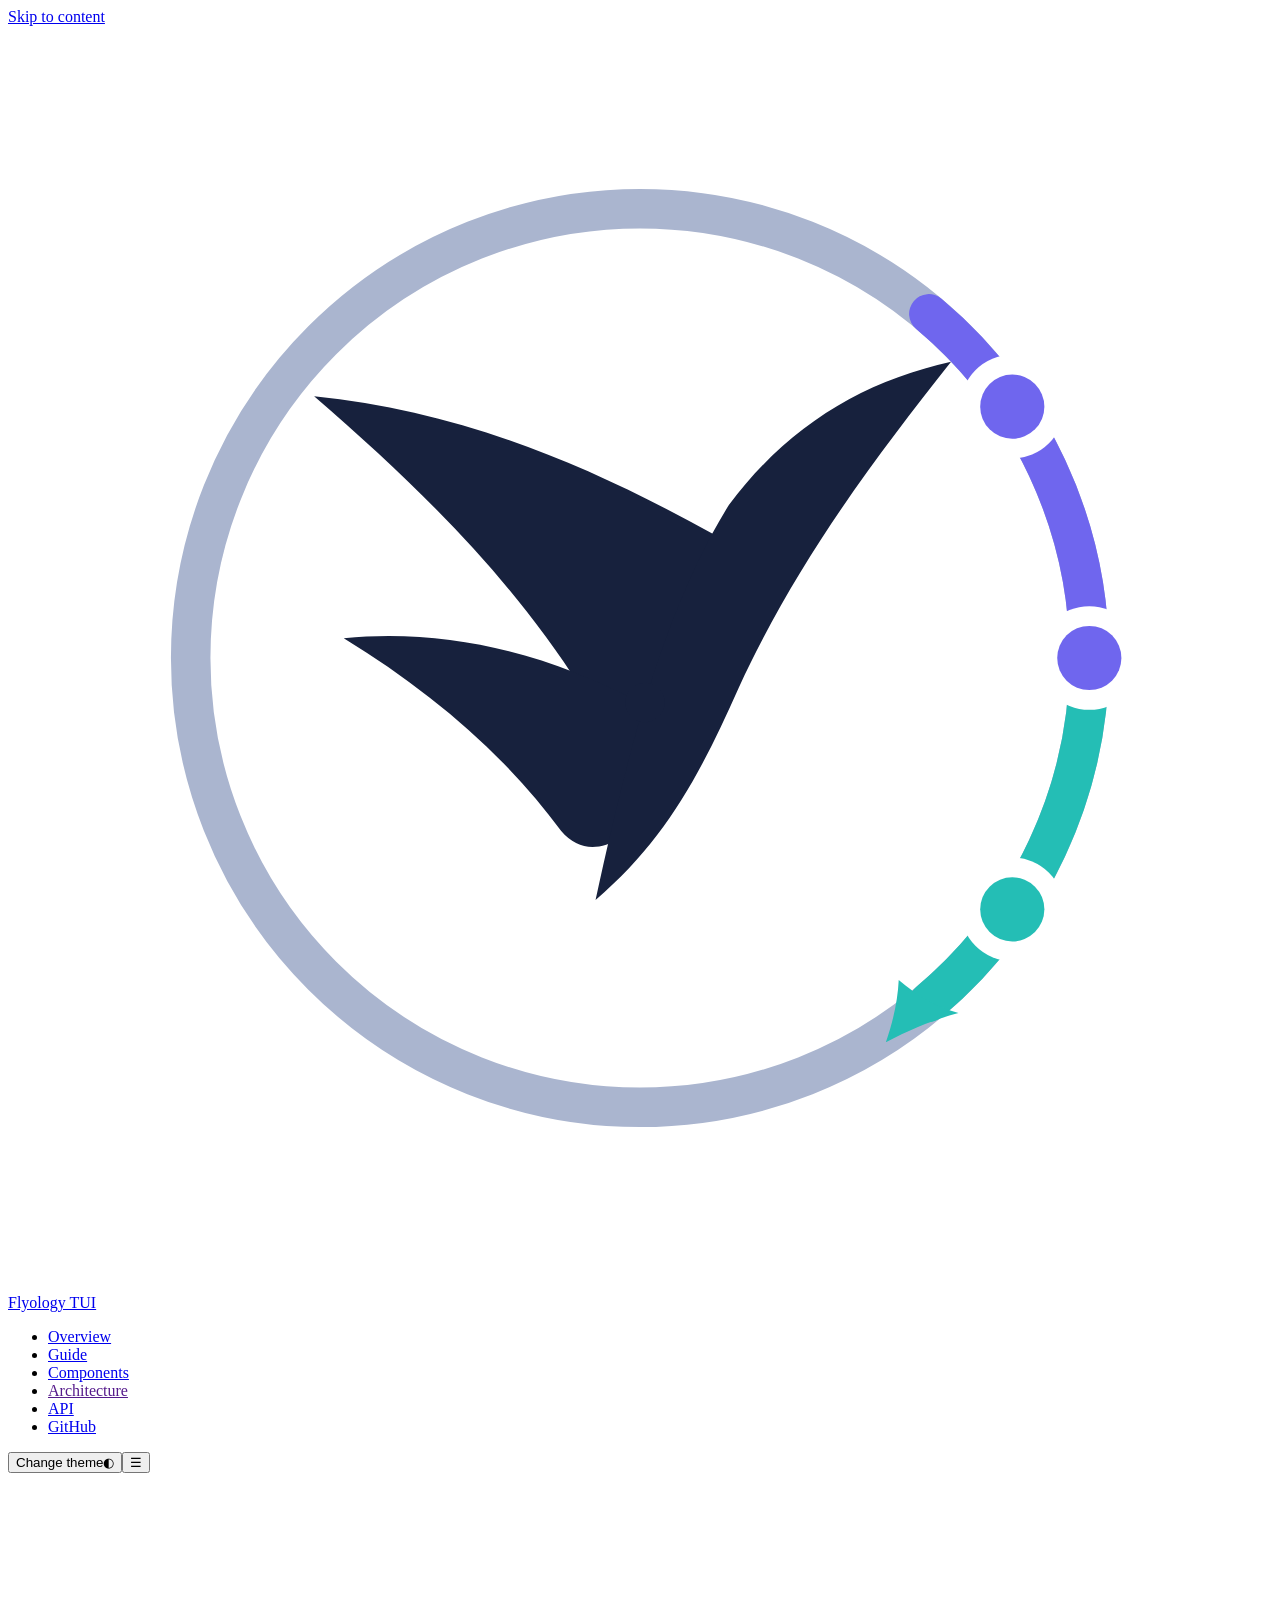
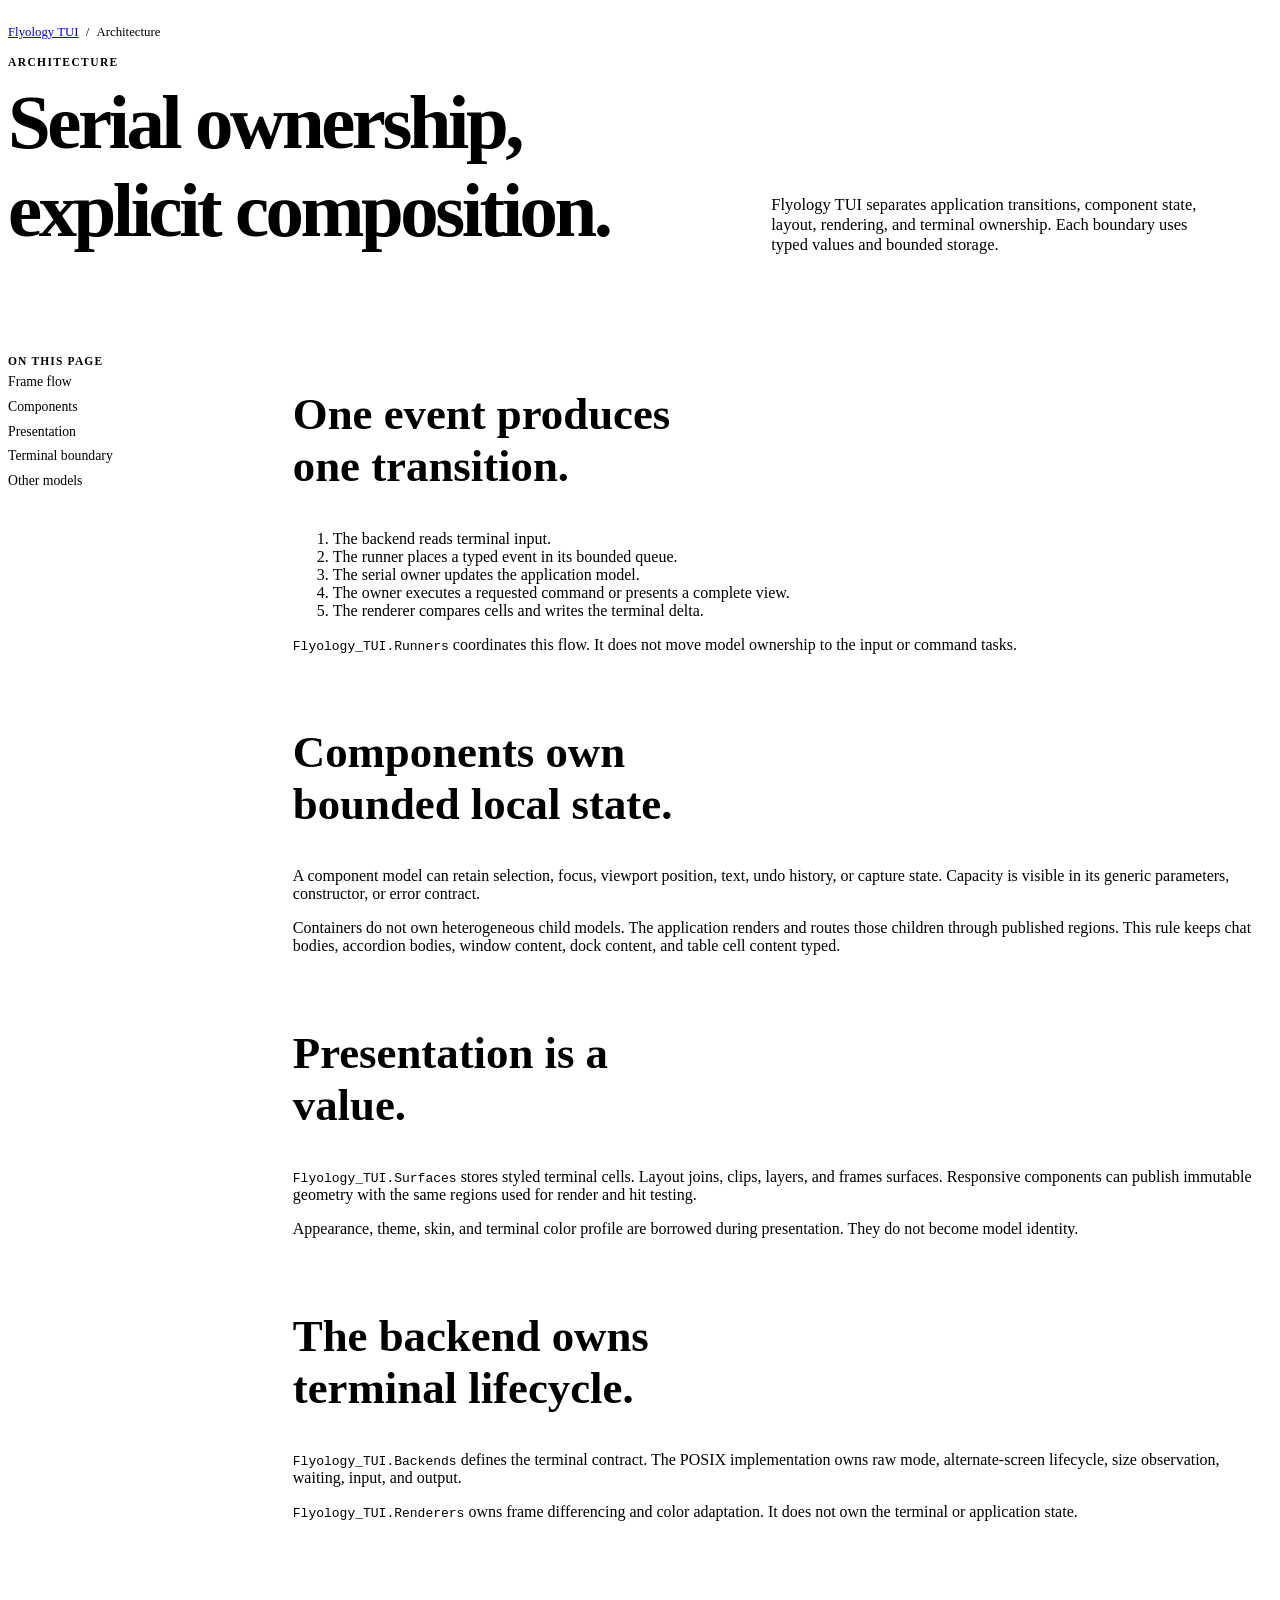
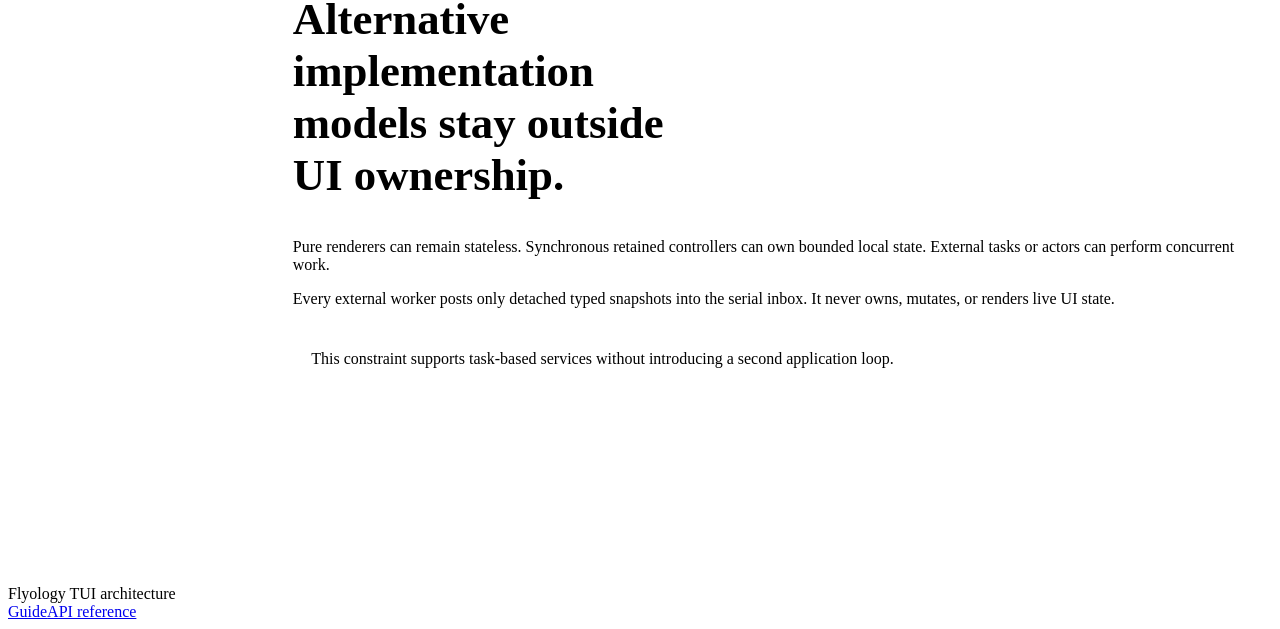
==== website/architecture/index.html @ 8537a75c "Problem: Flyology TUI lacks a public documentation website Users cannot follow a focused guide, brow" ====
<!doctype html><html lang="en"><head><meta charset="utf-8"><meta name="viewport" content="width=device-width, initial-scale=1"><meta name="description" content="Flyology TUI architecture, ownership, rendering, and component boundaries."><title>Architecture · Flyology TUI</title><link rel="canonical" href="https://tui.flyology.org/architecture/"><link rel="stylesheet" href="../assets/styles/site.css"><link rel="stylesheet" href="../assets/styles/tui.css"><script src="../assets/scripts/site.js"></script><script src="../assets/scripts/tui-site.js" defer></script></head><body>
<a class="skip-link" href="#main">Skip to content</a><header class="site-header"><nav class="site-nav"><a class="brand" href="../"><img src="../assets/brand/flyology-mark-transparent.svg" alt=""><span>Flyology TUI</span></a><ul class="nav-links" data-nav-links><li><a href="../">Overview</a></li><li><a href="../guide/">Guide</a></li><li><a href="../components/">Components</a></li><li><a href="" aria-current="page">Architecture</a></li><li><a href="../api/">API</a></li><li><a href="https://github.com/flyology-ada/flyology-tui">GitHub</a></li></ul><div class="nav-tools"><button class="icon-button" data-theme-toggle><span class="visually-hidden" data-theme-label>Change theme</span>◐</button><button class="menu-button" data-menu-toggle aria-expanded="false">☰</button></div></nav></header>
<main id="main" class="tui-section"><header class="doc-hero"><div><ol class="breadcrumb"><li><a href="../">Flyology TUI</a></li><li>Architecture</li></ol><span class="eyebrow">Architecture</span><h1>Serial ownership, explicit composition.</h1></div><p class="doc-hero-copy">Flyology TUI separates application transitions, component state, layout, rendering, and terminal ownership. Each boundary uses typed values and bounded storage.</p></header><div class="docs-layout"><nav class="toc"><span class="toc-title">On this page</span><ol><li><a href="#flow">Frame flow</a></li><li><a href="#components">Components</a></li><li><a href="#presentation">Presentation</a></li><li><a href="#terminal">Terminal boundary</a></li><li><a href="#models">Other models</a></li></ol></nav><article class="prose">
<section id="flow"><h2>One event produces one transition.</h2><ol><li>The backend reads terminal input.</li><li>The runner places a typed event in its bounded queue.</li><li>The serial owner updates the application model.</li><li>The owner executes a requested command or presents a complete view.</li><li>The renderer compares cells and writes the terminal delta.</li></ol><p><a data-api="Flyology_TUI.Runners"><code>Flyology_TUI.Runners</code></a> coordinates this flow. It does not move model ownership to the input or command tasks.</p></section>
<section id="components"><h2>Components own bounded local state.</h2><p>A component model can retain selection, focus, viewport position, text, undo history, or capture state. Capacity is visible in its generic parameters, constructor, or error contract.</p><p>Containers do not own heterogeneous child models. The application renders and routes those children through published regions. This rule keeps chat bodies, accordion bodies, window content, dock content, and table cell content typed.</p></section>
<section id="presentation"><h2>Presentation is a value.</h2><p><a data-api="Flyology_TUI.Surfaces"><code>Flyology_TUI.Surfaces</code></a> stores styled terminal cells. Layout joins, clips, layers, and frames surfaces. Responsive components can publish immutable geometry with the same regions used for render and hit testing.</p><p>Appearance, theme, skin, and terminal color profile are borrowed during presentation. They do not become model identity.</p></section>
<section id="terminal"><h2>The backend owns terminal lifecycle.</h2><p><a data-api="Flyology_TUI.Backends"><code>Flyology_TUI.Backends</code></a> defines the terminal contract. The POSIX implementation owns raw mode, alternate-screen lifecycle, size observation, waiting, input, and output.</p><p><a data-api="Flyology_TUI.Renderers"><code>Flyology_TUI.Renderers</code></a> owns frame differencing and color adaptation. It does not own the terminal or application state.</p></section>
<section id="models"><h2>Alternative implementation models stay outside UI ownership.</h2><p>Pure renderers can remain stateless. Synchronous retained controllers can own bounded local state. External tasks or actors can perform concurrent work.</p><p>Every external worker posts only detached typed snapshots into the serial inbox. It never owns, mutates, or renders live UI state.</p><div class="callout"><p>This constraint supports task-based services without introducing a second application loop.</p></div></section>
</article></div></main><footer class="site-footer"><div class="footer-inner"><span>Flyology TUI architecture</span><div class="footer-links"><a href="../guide/">Guide</a><a href="../api/">API reference</a></div></div></footer></body></html>
---- website/assets/styles/tui.css ----
:root {
  --tui-violet: oklch(58% 0.19 302);
  --tui-cyan: oklch(73% 0.13 202);
  --tui-green: oklch(68% 0.15 157);
  --tui-terminal: oklch(20% 0.038 288);
  --tui-cell: oklch(26% 0.048 288);
}

:root[data-theme="dark"] {
  --tui-violet: oklch(75% 0.14 302);
  --tui-cyan: oklch(81% 0.1 202);
  --tui-green: oklch(78% 0.12 157);
}

.tui-hero {
  display: grid;
  grid-template-columns: minmax(0, 0.86fr) minmax(30rem, 1.14fr);
  align-items: center;
  width: var(--page);
  min-height: 39rem;
  margin-inline: auto;
  padding-block: 5.5rem 4.5rem;
  gap: clamp(3rem, 7vw, 7rem);
}

.tui-hero h1,
.doc-hero h1,
.component-hero h1 {
  max-width: none;
  letter-spacing: -0.045em;
}

.tui-hero h1 {
  max-width: 11ch;
  margin-bottom: 1.4rem;
  font-size: clamp(3.7rem, 7.2vw, 6.6rem);
}

.hero-lede {
  max-width: 34rem;
  color: var(--ink-soft);
  font-size: 1.18rem;
}

.eyebrow {
  display: block;
  margin-bottom: 0.7rem;
  color: var(--violet-deep);
  font-size: 0.72rem;
  font-weight: 680;
  letter-spacing: 0.12em;
  text-transform: uppercase;
}

.actions {
  display: flex;
  flex-wrap: wrap;
  gap: 0.8rem;
  margin-top: 2rem;
}

.terminal-stage {
  position: relative;
  min-width: 0;
}

.terminal-stage::before {
  position: absolute;
  inset: 12% -6% -9% 10%;
  z-index: -1;
  border-radius: 48% 52% 44% 56%;
  background: color-mix(in oklch, var(--tui-violet) 18%, transparent);
  filter: blur(3rem);
  content: "";
}

.terminal-stage img {
  width: 100%;
  border: 1px solid var(--line);
  border-radius: 1rem;
  box-shadow: var(--shadow-low);
}

.hero-skin-note {
  display: flex;
  align-items: center;
  justify-content: space-between;
  margin-top: 0.8rem;
  color: var(--ink-soft);
  font-size: 0.8rem;
}

.hero-skin-note strong {
  color: var(--ink);
}

.status-band {
  border-block: 1px solid var(--line);
  background: var(--surface);
}

.status-band-inner {
  display: grid;
  grid-template-columns: repeat(3, 1fr);
  width: var(--page);
  margin-inline: auto;
}

.status-band-inner div {
  padding: 1.55rem 2rem;
}

.status-band-inner div + div {
  border-left: 1px solid var(--line);
}

.status-band strong {
  display: block;
  margin-bottom: 0.18rem;
  font-size: 0.96rem;
}

.status-band span {
  color: var(--ink-soft);
  font-size: 0.86rem;
}

.tui-section {
  width: var(--page);
  margin-inline: auto;
  padding-block: 5rem;
}

.section-intro {
  display: grid;
  grid-template-columns: 0.8fr 1.2fr;
  align-items: end;
  margin-bottom: 3rem;
  gap: 3rem;
}

.section-intro h2 {
  max-width: 13ch;
  margin: 0;
  font-size: clamp(2.4rem, 4.5vw, 4rem);
}

.section-intro p {
  max-width: 62ch;
  margin: 0;
  color: var(--ink-soft);
}

.architecture-steps {
  margin: 0;
  padding: 0;
  border-top: 1px solid var(--line);
  list-style: none;
}

.architecture-steps li {
  display: grid;
  grid-template-columns: 4rem 14rem 1fr;
  align-items: baseline;
  padding-block: 1.5rem;
  border-bottom: 1px solid var(--line);
  gap: 1.5rem;
}

.architecture-steps span {
  color: var(--violet-deep);
  font-family: var(--font-mono);
  font-size: 0.8rem;
}

.architecture-steps strong {
  font-size: 1.08rem;
}

.architecture-steps p {
  max-width: 68ch;
  margin: 0;
  color: var(--ink-soft);
}

.component-ribbon {
  overflow: hidden;
  background: var(--tui-terminal);
  color: oklch(94% 0.018 288);
}

.component-ribbon-inner {
  display: grid;
  grid-template-columns: 0.72fr 1.28fr;
  width: var(--page);
  margin-inline: auto;
  padding-block: 4.5rem;
  gap: 4rem;
}

.component-ribbon h2 {
  max-width: 10ch;
  font-size: clamp(2.5rem, 4vw, 4rem);
}

.component-ribbon p {
  max-width: 56ch;
  color: oklch(78% 0.035 288);
}

.component-stream {
  display: grid;
  grid-template-columns: repeat(2, minmax(0, 1fr));
  border-top: 1px solid oklch(44% 0.055 288);
}

.component-stream a {
  display: flex;
  align-items: center;
  justify-content: space-between;
  min-height: 3.6rem;
  padding-inline: 1rem;
  border-bottom: 1px solid oklch(44% 0.055 288);
  color: inherit;
  text-decoration: none;
}

.component-stream a:nth-child(odd) {
  border-right: 1px solid oklch(44% 0.055 288);
}

.component-stream a:hover {
  background: oklch(31% 0.065 288);
}

.doc-hero {
  display: grid;
  grid-template-columns: 1fr minmax(18rem, 0.7fr);
  align-items: end;
  padding-block: 4.5rem 3rem;
  border-bottom: 1px solid var(--line);
  gap: 3rem;
}

.doc-hero h1 {
  margin: 0;
  font-size: clamp(3rem, 6vw, 5.7rem);
}

.doc-hero-copy {
  max-width: 55ch;
  margin: 0;
  color: var(--ink-soft);
  font-size: 1.03rem;
}

.breadcrumb {
  display: flex;
  flex-wrap: wrap;
  margin: 0 0 1rem;
  padding: 0;
  gap: 0.45rem;
  color: var(--ink-soft);
  font-size: 0.8rem;
  list-style: none;
}

.breadcrumb li + li::before {
  margin-right: 0.45rem;
  color: var(--path);
  content: "/";
}

.docs-layout {
  display: grid;
  grid-template-columns: 13rem minmax(0, 1fr);
  align-items: start;
  padding-block: 3rem 6rem;
  gap: clamp(2.5rem, 6vw, 6rem);
}

.toc {
  position: sticky;
  top: 6rem;
}

.toc-title {
  margin-bottom: 0.7rem;
  color: var(--ink-soft);
  font-size: 0.72rem;
  font-weight: 650;
  letter-spacing: 0.1em;
  text-transform: uppercase;
}

.toc ol,
.toc ul {
  margin: 0;
  padding: 0;
  list-style: none;
}

.toc a {
  display: block;
  padding-block: 0.28rem;
  color: var(--ink-soft);
  font-size: 0.86rem;
  text-decoration: none;
}

.toc a:hover {
  color: var(--ink);
}

.prose {
  min-width: 0;
  max-width: var(--reading);
}

.prose section + section {
  margin-top: 4.5rem;
}

.prose h2 {
  max-width: 18ch;
  font-size: clamp(2rem, 3.5vw, 3rem);
}

.prose h3 {
  margin-top: 2.4rem;
  font-size: 1.35rem;
}

.prose p,
.prose li {
  color: var(--ink-soft);
}

.step-label {
  display: block;
  margin-bottom: 0.7rem;
  color: var(--violet-deep);
  font-family: var(--font-mono);
  font-size: 0.72rem;
  font-weight: 700;
  letter-spacing: 0.08em;
}

.callout {
  margin-block: 1.6rem;
  padding: 1rem 1.15rem;
  border: 1px solid var(--line);
  border-radius: var(--radius-sm);
  background: var(--surface);
}

.callout p {
  margin: 0;
  color: var(--ink);
}

.code-panel {
  position: relative;
  margin: 1.5rem 0;
  overflow: hidden;
  border: 1px solid var(--code-line);
  border-radius: var(--radius-md);
  background: var(--code-bg);
  color: var(--inverse);
}

.code-panel figcaption {
  padding: 0.7rem 1rem;
  border-bottom: 1px solid var(--code-line);
  color: color-mix(in oklch, var(--inverse) 70%, transparent);
  font-family: var(--font-mono);
  font-size: 0.76rem;
}

.code-panel pre {
  margin: 0;
  padding: 1.25rem;
  overflow: auto;
  line-height: 1.55;
}

.copy-button {
  position: absolute;
  top: 0.45rem;
  right: 0.55rem;
  padding: 0.3rem 0.65rem;
  border: 1px solid var(--code-line);
  border-radius: 0.35rem;
  background: transparent;
  color: var(--inverse);
  cursor: pointer;
  font: inherit;
  font-size: 0.72rem;
}

.component-doc-shell {
  display: grid;
  grid-template-columns: 15rem minmax(0, 1fr);
  width: var(--page);
  margin-inline: auto;
  gap: clamp(2.5rem, 6vw, 6rem);
}

.component-sidebar {
  position: sticky;
  top: 4.75rem;
  max-height: calc(100vh - 4.75rem);
  padding-block: 2rem 4rem;
  overflow: auto;
  border-right: 1px solid var(--line);
}

.component-sidebar-index {
  display: inline-block;
  margin-bottom: 1.25rem;
  font-weight: 620;
}

.component-sidebar section {
  margin-top: 1.1rem;
}

.component-sidebar h2 {
  margin-bottom: 0.35rem;
  color: var(--ink-soft);
  font-size: 0.68rem;
  font-weight: 650;
  letter-spacing: 0.09em;
  text-transform: uppercase;
}

.component-sidebar ul {
  margin: 0;
  padding: 0;
  list-style: none;
}

.component-sidebar a {
  display: block;
  padding: 0.2rem 1rem 0.2rem 0;
  color: var(--ink-soft);
  font-size: 0.82rem;
  text-decoration: none;
}

.component-sidebar a[aria-current="page"] {
  color: var(--violet-deep);
  font-weight: 650;
}

.component-doc {
  min-width: 0;
  max-width: 56rem;
  padding-block: 2.2rem 6rem;
}

.component-hero {
  padding-block: 1.8rem 2.5rem;
}

.component-hero h1 {
  margin-bottom: 0.9rem;
  font-size: clamp(3.1rem, 6vw, 5.5rem);
}

.component-hero > p:last-child {
  max-width: 60ch;
  margin: 0;
  color: var(--ink-soft);
  font-size: 1.08rem;
}

.component-doc > section {
  max-width: var(--reading);
  margin-top: 4rem;
}

.component-doc > section h2 {
  max-width: none;
  font-size: 1.8rem;
}

.component-doc > section p,
.component-doc > section li {
  color: var(--ink-soft);
}

.skin-preview {
  border-block: 1px solid var(--line);
  padding-block: 1rem 1.25rem;
}

.skin-preview-toolbar {
  display: flex;
  align-items: end;
  justify-content: space-between;
  margin-bottom: 1rem;
  gap: 1rem;
}

.skin-preview-toolbar .eyebrow {
  margin-bottom: 0.1rem;
}

.skin-preview-toolbar strong {
  font-size: 1.05rem;
}

.segmented-control {
  display: flex;
  flex-wrap: wrap;
  padding: 0.18rem;
  border: 1px solid var(--line);
  border-radius: 0.55rem;
  background: var(--surface);
}

.segmented-control button {
  min-height: 2.1rem;
  padding-inline: 0.7rem;
  border: 0;
  border-radius: 0.38rem;
  background: transparent;
  color: var(--ink-soft);
  cursor: pointer;
  font: inherit;
  font-size: 0.76rem;
}

.segmented-control button[aria-pressed="true"] {
  background: var(--ink);
  color: var(--inverse);
}

.skin-preview img {
  width: 100%;
  border-radius: 0.85rem;
}

.preview-note {
  margin: 0.65rem 0 0;
  color: var(--ink-soft);
  font-size: 0.76rem;
}

.component-pager {
  display: grid;
  grid-template-columns: repeat(2, 1fr);
  margin-top: 5rem;
  border-block: 1px solid var(--line);
}

.component-pager a {
  padding: 1rem 0;
  text-decoration: none;
}

.component-pager a:last-child {
  text-align: right;
}

.component-pager span {
  display: block;
  color: var(--ink-soft);
  font-size: 0.7rem;
  text-transform: uppercase;
}

.component-index {
  padding-bottom: 6rem;
}

.component-filter {
  display: grid;
  grid-template-columns: auto minmax(12rem, 28rem) 1fr;
  align-items: center;
  padding-block: 1.5rem;
  border-bottom: 1px solid var(--line);
  gap: 1rem;
}

.component-filter label {
  font-size: 0.8rem;
  font-weight: 650;
}

.component-filter input {
  width: 100%;
  min-height: 2.7rem;
  padding-inline: 0.85rem;
  border: 1px solid var(--line);
  border-radius: var(--radius-sm);
  background: var(--surface);
  color: var(--ink);
  font: inherit;
}

.component-filter span {
  justify-self: end;
  color: var(--ink-soft);
  font-size: 0.78rem;
}

.catalog-group {
  display: grid;
  grid-template-columns: 13rem 1fr;
  padding-block: 2.3rem;
  border-bottom: 1px solid var(--line);
  gap: 2rem;
}

.catalog-group-heading p {
  margin: 0;
  font-size: 1.05rem;
  font-weight: 640;
}

.catalog-group-heading span {
  color: var(--ink-soft);
  font-family: var(--font-mono);
  font-size: 0.75rem;
}

.catalog-group ul {
  margin: 0;
  padding: 0;
  border-top: 1px solid var(--line);
  list-style: none;
}

.catalog-group li {
  border-bottom: 1px solid var(--line);
}

.catalog-group li a {
  display: grid;
  grid-template-columns: 1fr 1.2rem;
  align-items: center;
  min-height: 4.5rem;
  padding: 0.7rem 0.25rem;
  text-decoration: none;
  gap: 1rem;
}

.catalog-group li a:hover strong {
  color: var(--violet-deep);
}

.catalog-group strong,
.catalog-group small {
  display: block;
}

.catalog-group small {
  max-width: 66ch;
  margin-top: 0.12rem;
  color: var(--ink-soft);
  font-size: 0.82rem;
}

.catalog-group svg {
  width: 1.1rem;
}

.component-empty {
  padding-block: 4rem;
  color: var(--ink-soft);
  text-align: center;
}

@media (max-width: 1120px) {
  .tui-hero,
  .section-intro,
  .component-ribbon-inner,
  .doc-hero {
    grid-template-columns: 1fr;
  }

  .tui-hero {
    min-height: auto;
    padding-block: 3.5rem;
  }

  .status-band-inner {
    grid-template-columns: 1fr;
  }

  .status-band-inner div + div {
    border-top: 1px solid var(--line);
    border-left: 0;
  }

  .component-doc-shell {
    grid-template-columns: 1fr;
  }

  .component-sidebar {
    position: static;
    max-height: none;
    padding: 1rem 0;
    overflow-x: auto;
    border-right: 0;
    border-bottom: 1px solid var(--line);
  }

  .component-sidebar section {
    display: none;
  }

  .component-doc {
    padding-top: 0;
  }

  .docs-layout {
    grid-template-columns: 1fr;
  }

  .toc {
    position: static;
    padding-bottom: 1rem;
    border-bottom: 1px solid var(--line);
  }
}

@media (min-width: 901px) and (max-width: 1120px) {
  .site-nav {
    grid-template-columns: 1fr auto;
  }

  .menu-button {
    display: inline-grid;
  }

  .nav-links {
    position: absolute;
    top: calc(100% + 1px);
    right: 0;
    left: 0;
    display: grid;
    justify-content: stretch;
    padding: 1rem 4vw 1.4rem;
    gap: 0;
    border-bottom: 1px solid var(--line);
    background: var(--paper);
    opacity: 0;
    pointer-events: none;
    transform: translateY(-0.8rem);
  }

  .nav-links[data-open="true"] {
    opacity: 1;
    pointer-events: auto;
    transform: translateY(0);
  }

  .nav-links a,
  .nav-dropdown > summary {
    display: block;
    padding-block: 0.85rem;
    border-bottom: 1px solid var(--line);
  }

  .nav-dropdown-menu {
    position: static;
    min-width: 0;
    border: 0;
    box-shadow: none;
    transform: none;
  }
}

@media (max-width: 640px) {
  .tui-hero {
    grid-template-columns: minmax(0, 1fr);
  }

  .terminal-stage {
    min-width: 0;
  }

  .architecture-steps li,
  .catalog-group,
  .component-filter {
    grid-template-columns: 1fr;
  }

  .component-filter span {
    justify-self: start;
  }

  .component-stream {
    grid-template-columns: 1fr;
  }

  .component-stream a:nth-child(odd) {
    border-right: 0;
  }

  .skin-preview-toolbar {
    align-items: start;
    flex-direction: column;
  }

  .segmented-control {
    width: 100%;
  }

  .segmented-control button {
    flex: 1 1 45%;
  }
}
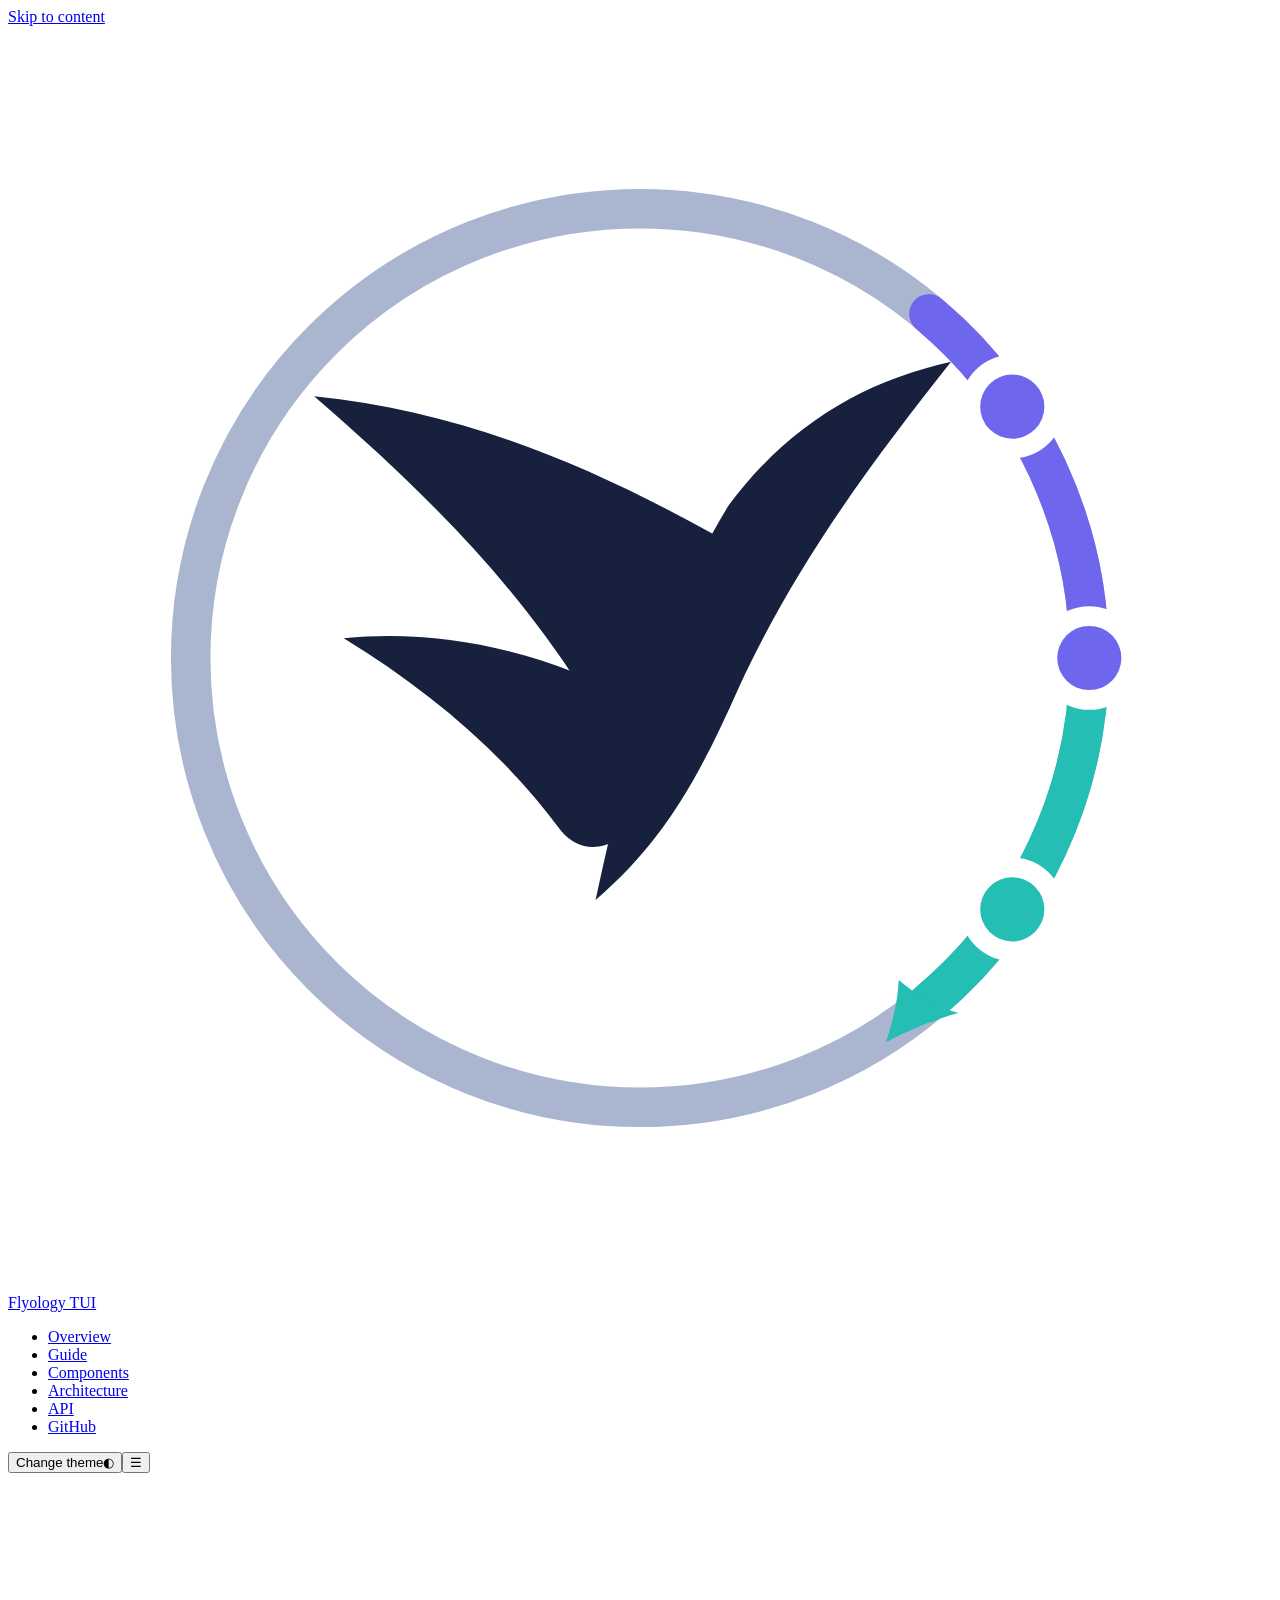
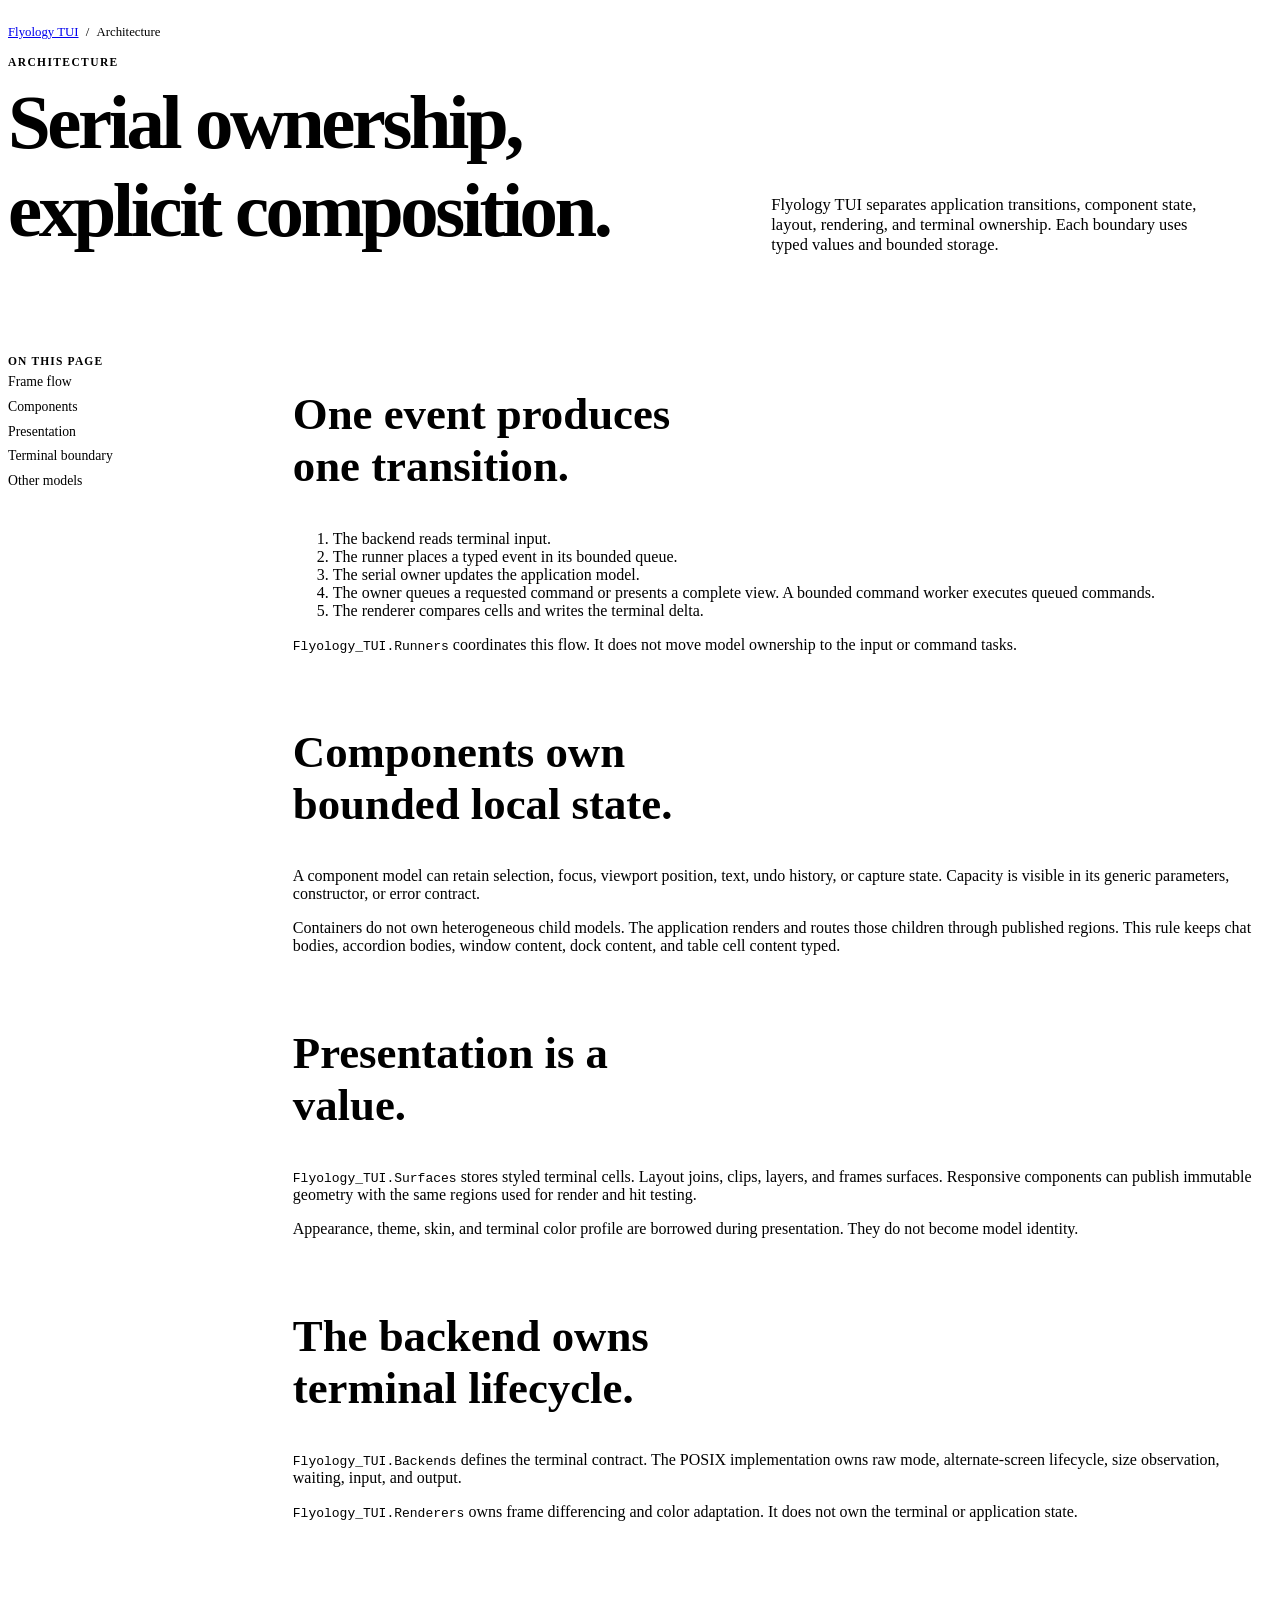
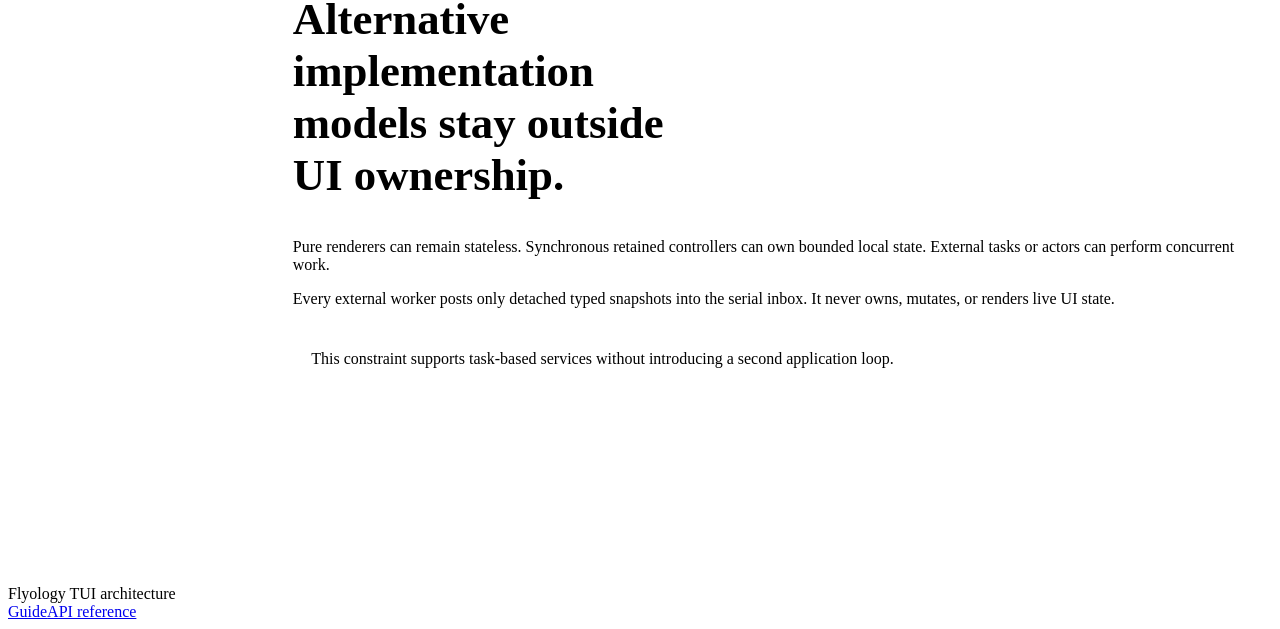
==== commit 9de1e3f7: "Problem: the documentation site is not ready for reliable public use Pages enablement is absent, sev" ====
--- a/website/architecture/index.html
+++ b/website/architecture/index.html
@@ -1,7 +1,7 @@
-<!doctype html><html lang="en"><head><meta charset="utf-8"><meta name="viewport" content="width=device-width, initial-scale=1"><meta name="description" content="Flyology TUI architecture, ownership, rendering, and component boundaries."><title>Architecture · Flyology TUI</title><link rel="canonical" href="https://tui.flyology.org/architecture/"><link rel="stylesheet" href="../assets/styles/site.css"><link rel="stylesheet" href="../assets/styles/tui.css"><script src="../assets/scripts/site.js"></script><script src="../assets/scripts/tui-site.js" defer></script></head><body>
-<a class="skip-link" href="#main">Skip to content</a><header class="site-header"><nav class="site-nav"><a class="brand" href="../"><img src="../assets/brand/flyology-mark-transparent.svg" alt=""><span>Flyology TUI</span></a><ul class="nav-links" data-nav-links><li><a href="../">Overview</a></li><li><a href="../guide/">Guide</a></li><li><a href="../components/">Components</a></li><li><a href="" aria-current="page">Architecture</a></li><li><a href="../api/">API</a></li><li><a href="https://github.com/flyology-ada/flyology-tui">GitHub</a></li></ul><div class="nav-tools"><button class="icon-button" data-theme-toggle><span class="visually-hidden" data-theme-label>Change theme</span>◐</button><button class="menu-button" data-menu-toggle aria-expanded="false">☰</button></div></nav></header>
-<main id="main" class="tui-section"><header class="doc-hero"><div><ol class="breadcrumb"><li><a href="../">Flyology TUI</a></li><li>Architecture</li></ol><span class="eyebrow">Architecture</span><h1>Serial ownership, explicit composition.</h1></div><p class="doc-hero-copy">Flyology TUI separates application transitions, component state, layout, rendering, and terminal ownership. Each boundary uses typed values and bounded storage.</p></header><div class="docs-layout"><nav class="toc"><span class="toc-title">On this page</span><ol><li><a href="#flow">Frame flow</a></li><li><a href="#components">Components</a></li><li><a href="#presentation">Presentation</a></li><li><a href="#terminal">Terminal boundary</a></li><li><a href="#models">Other models</a></li></ol></nav><article class="prose">
-<section id="flow"><h2>One event produces one transition.</h2><ol><li>The backend reads terminal input.</li><li>The runner places a typed event in its bounded queue.</li><li>The serial owner updates the application model.</li><li>The owner executes a requested command or presents a complete view.</li><li>The renderer compares cells and writes the terminal delta.</li></ol><p><a data-api="Flyology_TUI.Runners"><code>Flyology_TUI.Runners</code></a> coordinates this flow. It does not move model ownership to the input or command tasks.</p></section>
+<!doctype html><html lang="en"><head><meta charset="utf-8"><meta name="viewport" content="width=device-width, initial-scale=1"><meta name="description" content="Flyology TUI architecture, ownership, rendering, and component boundaries."><title>Architecture · Flyology TUI</title><link rel="canonical" href="https://tui.flyology.org/architecture/"><link rel="stylesheet" href="../assets/styles/site.css"><link rel="stylesheet" href="../assets/styles/tui.css"><script src="../assets/scripts/ada-highlight.js"></script><script src="../assets/scripts/site.js"></script><script src="../assets/scripts/tui-site.js" defer></script></head><body>
+<a class="skip-link" href="#main">Skip to content</a><header class="site-header"><nav class="site-nav" aria-label="Primary navigation"><a class="brand" href="../"><img src="../assets/brand/flyology-mark-transparent.svg" alt=""><span>Flyology TUI</span></a><ul class="nav-links" data-nav-links><li><a href="../">Overview</a></li><li><a href="../guide/">Guide</a></li><li><a href="../components/">Components</a></li><li><a href="./" aria-current="page">Architecture</a></li><li><a href="../api/">API</a></li><li><a href="https://github.com/flyology-ada/flyology-tui">GitHub</a></li></ul><div class="nav-tools"><button class="icon-button" type="button" data-theme-toggle><span class="visually-hidden" data-theme-label>Change theme</span>◐</button><button class="menu-button" type="button" data-menu-toggle aria-expanded="false" aria-label="Toggle navigation">☰</button></div></nav></header>
+<main id="main" class="tui-section"><header class="doc-hero"><div><ol class="breadcrumb" aria-label="Breadcrumb"><li><a href="../">Flyology TUI</a></li><li aria-current="page">Architecture</li></ol><span class="eyebrow">Architecture</span><h1>Serial ownership, explicit composition.</h1></div><p class="doc-hero-copy">Flyology TUI separates application transitions, component state, layout, rendering, and terminal ownership. Each boundary uses typed values and bounded storage.</p></header><div class="docs-layout"><nav class="toc" aria-label="On this page"><span class="toc-title">On this page</span><ol><li><a href="#flow">Frame flow</a></li><li><a href="#components">Components</a></li><li><a href="#presentation">Presentation</a></li><li><a href="#terminal">Terminal boundary</a></li><li><a href="#models">Other models</a></li></ol></nav><article class="prose">
+<section id="flow"><h2>One event produces one transition.</h2><ol><li>The backend reads terminal input.</li><li>The runner places a typed event in its bounded queue.</li><li>The serial owner updates the application model.</li><li>The owner queues a requested command or presents a complete view. A bounded command worker executes queued commands.</li><li>The renderer compares cells and writes the terminal delta.</li></ol><p><a data-api="Flyology_TUI.Runners"><code>Flyology_TUI.Runners</code></a> coordinates this flow. It does not move model ownership to the input or command tasks.</p></section>
 <section id="components"><h2>Components own bounded local state.</h2><p>A component model can retain selection, focus, viewport position, text, undo history, or capture state. Capacity is visible in its generic parameters, constructor, or error contract.</p><p>Containers do not own heterogeneous child models. The application renders and routes those children through published regions. This rule keeps chat bodies, accordion bodies, window content, dock content, and table cell content typed.</p></section>
 <section id="presentation"><h2>Presentation is a value.</h2><p><a data-api="Flyology_TUI.Surfaces"><code>Flyology_TUI.Surfaces</code></a> stores styled terminal cells. Layout joins, clips, layers, and frames surfaces. Responsive components can publish immutable geometry with the same regions used for render and hit testing.</p><p>Appearance, theme, skin, and terminal color profile are borrowed during presentation. They do not become model identity.</p></section>
 <section id="terminal"><h2>The backend owns terminal lifecycle.</h2><p><a data-api="Flyology_TUI.Backends"><code>Flyology_TUI.Backends</code></a> defines the terminal contract. The POSIX implementation owns raw mode, alternate-screen lifecycle, size observation, waiting, input, and output.</p><p><a data-api="Flyology_TUI.Renderers"><code>Flyology_TUI.Renderers</code></a> owns frame differencing and color adaptation. It does not own the terminal or application state.</p></section>
--- a/website/assets/styles/tui.css
+++ b/website/assets/styles/tui.css
@@ -710,6 +710,16 @@
 
   .component-sidebar section {
     display: none;
+  }
+
+  .component-sidebar section:has([aria-current="page"]) {
+    display: block;
+  }
+
+  .component-sidebar section:has([aria-current="page"]) ul {
+    display: flex;
+    flex-wrap: wrap;
+    gap: 0.35rem 0.8rem;
   }
 
   .component-doc {
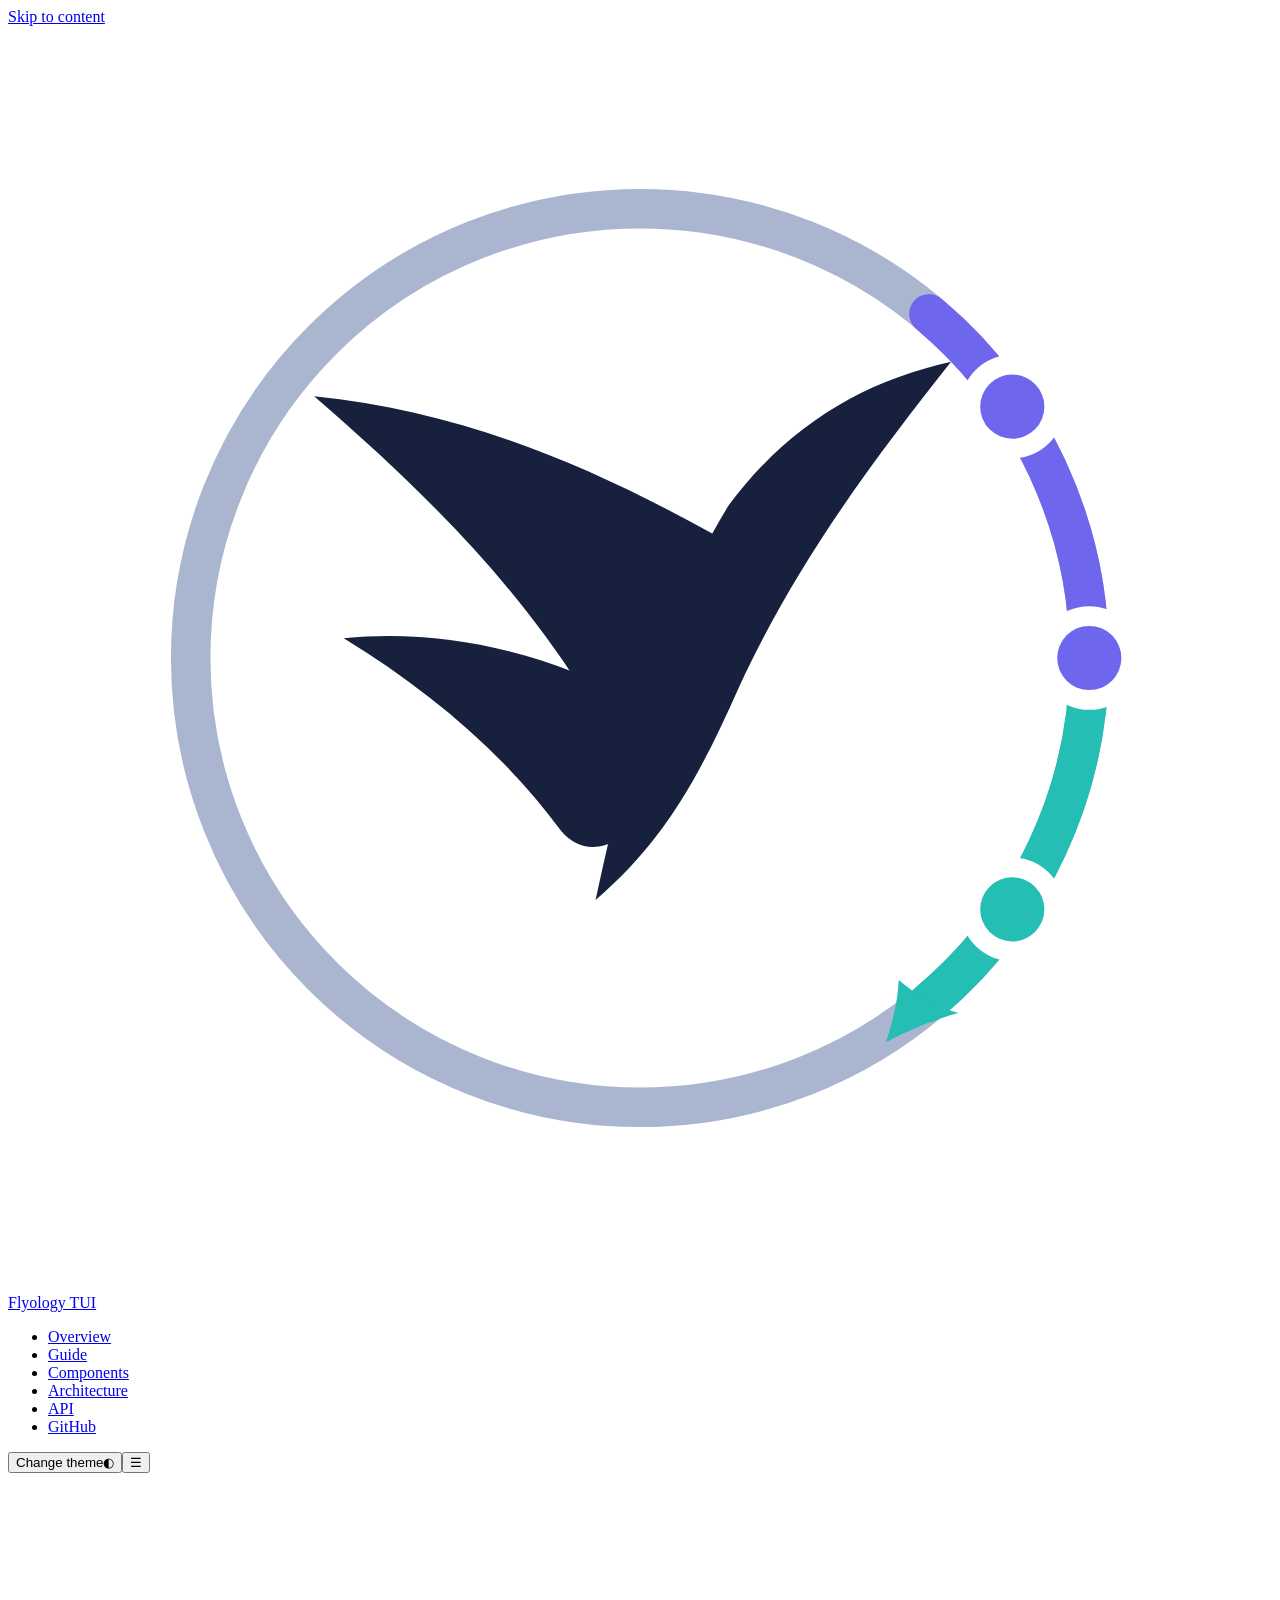
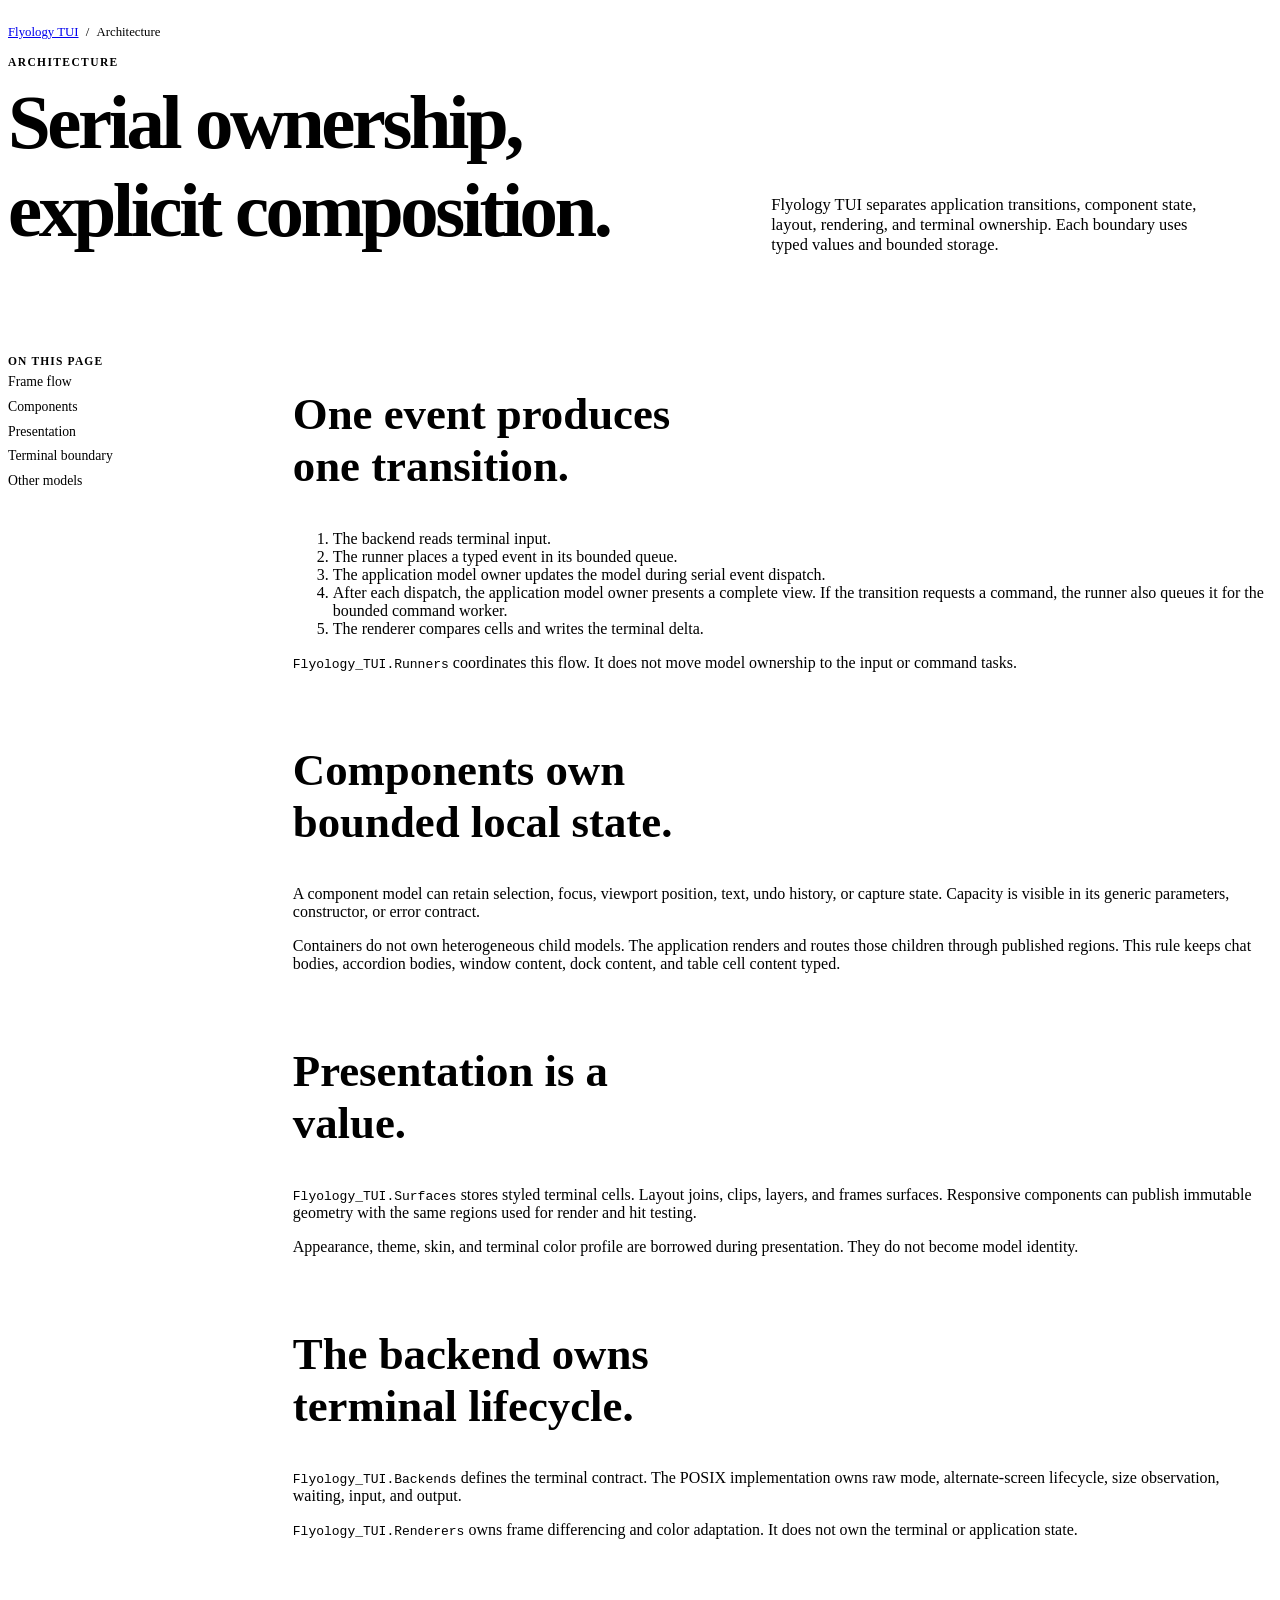
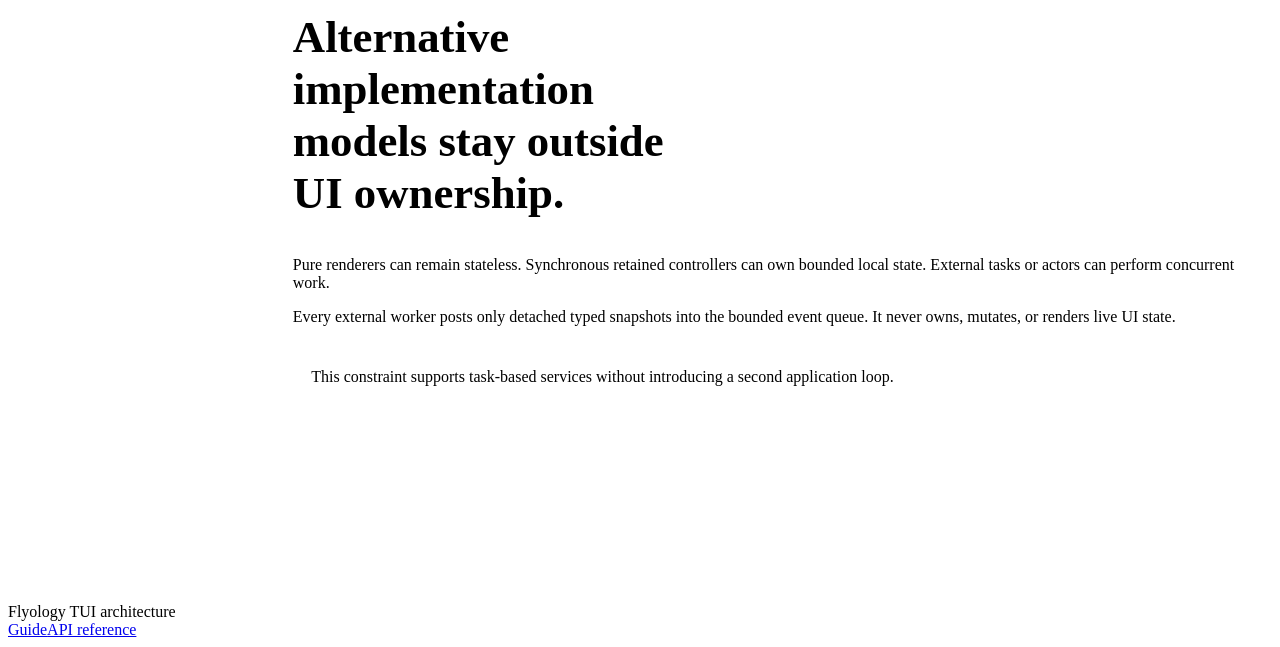
==== commit 2c34de7e: "Problem: component documentation publishes inaccurate integration guidance Several generated pages d" ====
--- a/website/architecture/index.html
+++ b/website/architecture/index.html
@@ -1,9 +1,9 @@
 <!doctype html><html lang="en"><head><meta charset="utf-8"><meta name="viewport" content="width=device-width, initial-scale=1"><meta name="description" content="Flyology TUI architecture, ownership, rendering, and component boundaries."><title>Architecture · Flyology TUI</title><link rel="canonical" href="https://tui.flyology.org/architecture/"><link rel="stylesheet" href="../assets/styles/site.css"><link rel="stylesheet" href="../assets/styles/tui.css"><script src="../assets/scripts/ada-highlight.js"></script><script src="../assets/scripts/site.js"></script><script src="../assets/scripts/tui-site.js" defer></script></head><body>
 <a class="skip-link" href="#main">Skip to content</a><header class="site-header"><nav class="site-nav" aria-label="Primary navigation"><a class="brand" href="../"><img src="../assets/brand/flyology-mark-transparent.svg" alt=""><span>Flyology TUI</span></a><ul class="nav-links" data-nav-links><li><a href="../">Overview</a></li><li><a href="../guide/">Guide</a></li><li><a href="../components/">Components</a></li><li><a href="./" aria-current="page">Architecture</a></li><li><a href="../api/">API</a></li><li><a href="https://github.com/flyology-ada/flyology-tui">GitHub</a></li></ul><div class="nav-tools"><button class="icon-button" type="button" data-theme-toggle><span class="visually-hidden" data-theme-label>Change theme</span>◐</button><button class="menu-button" type="button" data-menu-toggle aria-expanded="false" aria-label="Toggle navigation">☰</button></div></nav></header>
 <main id="main" class="tui-section"><header class="doc-hero"><div><ol class="breadcrumb" aria-label="Breadcrumb"><li><a href="../">Flyology TUI</a></li><li aria-current="page">Architecture</li></ol><span class="eyebrow">Architecture</span><h1>Serial ownership, explicit composition.</h1></div><p class="doc-hero-copy">Flyology TUI separates application transitions, component state, layout, rendering, and terminal ownership. Each boundary uses typed values and bounded storage.</p></header><div class="docs-layout"><nav class="toc" aria-label="On this page"><span class="toc-title">On this page</span><ol><li><a href="#flow">Frame flow</a></li><li><a href="#components">Components</a></li><li><a href="#presentation">Presentation</a></li><li><a href="#terminal">Terminal boundary</a></li><li><a href="#models">Other models</a></li></ol></nav><article class="prose">
-<section id="flow"><h2>One event produces one transition.</h2><ol><li>The backend reads terminal input.</li><li>The runner places a typed event in its bounded queue.</li><li>The serial owner updates the application model.</li><li>The owner queues a requested command or presents a complete view. A bounded command worker executes queued commands.</li><li>The renderer compares cells and writes the terminal delta.</li></ol><p><a data-api="Flyology_TUI.Runners"><code>Flyology_TUI.Runners</code></a> coordinates this flow. It does not move model ownership to the input or command tasks.</p></section>
+<section id="flow"><h2>One event produces one transition.</h2><ol><li>The backend reads terminal input.</li><li>The runner places a typed event in its bounded queue.</li><li>The application model owner updates the model during serial event dispatch.</li><li>After each dispatch, the application model owner presents a complete view. If the transition requests a command, the runner also queues it for the bounded command worker.</li><li>The renderer compares cells and writes the terminal delta.</li></ol><p><a data-api="Flyology_TUI.Runners"><code>Flyology_TUI.Runners</code></a> coordinates this flow. It does not move model ownership to the input or command tasks.</p></section>
 <section id="components"><h2>Components own bounded local state.</h2><p>A component model can retain selection, focus, viewport position, text, undo history, or capture state. Capacity is visible in its generic parameters, constructor, or error contract.</p><p>Containers do not own heterogeneous child models. The application renders and routes those children through published regions. This rule keeps chat bodies, accordion bodies, window content, dock content, and table cell content typed.</p></section>
 <section id="presentation"><h2>Presentation is a value.</h2><p><a data-api="Flyology_TUI.Surfaces"><code>Flyology_TUI.Surfaces</code></a> stores styled terminal cells. Layout joins, clips, layers, and frames surfaces. Responsive components can publish immutable geometry with the same regions used for render and hit testing.</p><p>Appearance, theme, skin, and terminal color profile are borrowed during presentation. They do not become model identity.</p></section>
 <section id="terminal"><h2>The backend owns terminal lifecycle.</h2><p><a data-api="Flyology_TUI.Backends"><code>Flyology_TUI.Backends</code></a> defines the terminal contract. The POSIX implementation owns raw mode, alternate-screen lifecycle, size observation, waiting, input, and output.</p><p><a data-api="Flyology_TUI.Renderers"><code>Flyology_TUI.Renderers</code></a> owns frame differencing and color adaptation. It does not own the terminal or application state.</p></section>
-<section id="models"><h2>Alternative implementation models stay outside UI ownership.</h2><p>Pure renderers can remain stateless. Synchronous retained controllers can own bounded local state. External tasks or actors can perform concurrent work.</p><p>Every external worker posts only detached typed snapshots into the serial inbox. It never owns, mutates, or renders live UI state.</p><div class="callout"><p>This constraint supports task-based services without introducing a second application loop.</p></div></section>
+<section id="models"><h2>Alternative implementation models stay outside UI ownership.</h2><p>Pure renderers can remain stateless. Synchronous retained controllers can own bounded local state. External tasks or actors can perform concurrent work.</p><p>Every external worker posts only detached typed snapshots into the bounded event queue. It never owns, mutates, or renders live UI state.</p><div class="callout"><p>This constraint supports task-based services without introducing a second application loop.</p></div></section>
 </article></div></main><footer class="site-footer"><div class="footer-inner"><span>Flyology TUI architecture</span><div class="footer-links"><a href="../guide/">Guide</a><a href="../api/">API reference</a></div></div></footer></body></html>
